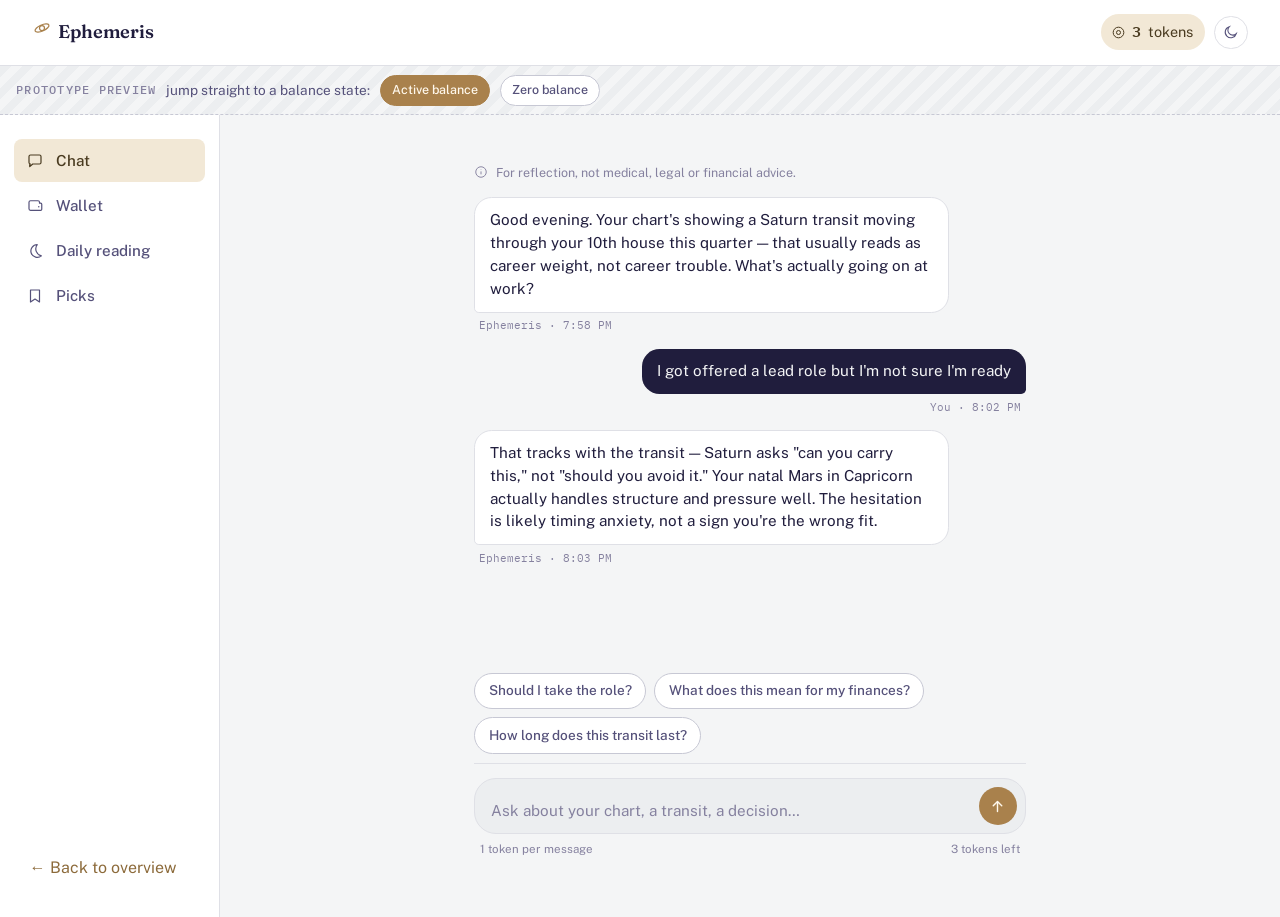
==== screens/chat.html @ aa4b2b6a "V1 clickable prototype: chat, wallet, subscription, product picks, onboarding - Responsive launcher " ====
<!doctype html>
<html lang="en">
<head>
<meta charset="utf-8" />
<meta name="viewport" content="width=device-width, initial-scale=1" />
<title>Chat · Ephemeris</title>
<link rel="preconnect" href="https://fonts.googleapis.com" />
<link rel="stylesheet" href="https://fonts.googleapis.com/css2?family=Fraunces:opsz,wght@9..144,400;9..144,500;9..144,600;9..144,700&family=Public+Sans:wght@400;500;600;700&family=IBM+Plex+Mono:wght@400;500;600&display=swap" />
<link rel="stylesheet" href="../styles/app.css" />
<style>
  /* Page-local fix, not a shared app.css edit: .chat-scope sizes itself to
     100vh minus the topbar, which runs flush to the viewport's bottom edge —
     exactly where the fixed mobile .tabbar sits. Reserve room so the send
     button and token-cost row don't render underneath it. */
  @media (max-width: 899px) {
    .composer-wrap {
      padding-bottom: calc(0.9rem + 4.3rem + env(safe-area-inset-bottom));
    }
  }
</style>
</head>
<body>
<div class="app-shell">

  <header class="topbar">
    <a class="wordmark" href="../index.html">
      <svg viewBox="0 0 24 24" width="20" height="20" fill="none" stroke="currentColor" stroke-width="1.5" class="glyph"><circle cx="12" cy="12" r="3"/><ellipse cx="12" cy="12" rx="9" ry="3.6" transform="rotate(-24 12 12)"/></svg>
      Ephemeris
    </a>
    <div class="topbar-right">
      <a class="balance-chip" id="balanceChip" href="wallet.html">
        <svg viewBox="0 0 24 24" width="15" height="15" fill="none" stroke="currentColor" stroke-width="1.6"><circle cx="12" cy="12" r="8.5"/><circle cx="12" cy="12" r="3.2"/></svg>
        <span class="mono-stat" id="balanceValue">3</span> tokens
      </a>
      <button class="theme-toggle" data-theme-toggle aria-label="Toggle color theme">
        <svg viewBox="0 0 24 24" width="16" height="16" fill="none" stroke="currentColor" stroke-width="1.6"><path d="M20 14.5A8.5 8.5 0 1 1 9.5 4 7 7 0 0 0 20 14.5z"/></svg>
      </button>
    </div>
  </header>

  <div class="proto-strip">
    <span class="eyebrow">Prototype preview</span>
    <span class="small">jump straight to a balance state:</span>
    <button class="chip" id="protoFunded" aria-pressed="true">Active balance</button>
    <button class="chip" id="protoZero" aria-pressed="false">Zero balance</button>
  </div>

  <div class="app-body">
    <nav class="nav-rail" aria-label="Primary">
      <a class="nav-item" aria-current="page" href="chat.html">
        <svg viewBox="0 0 24 24" fill="none" stroke="currentColor" stroke-width="1.6" stroke-linecap="round" stroke-linejoin="round"><path d="M4 6a2 2 0 0 1 2-2h12a2 2 0 0 1 2 2v8a2 2 0 0 1-2 2H9l-4 3.5V16H6a2 2 0 0 1-2-2z"/></svg>
        Chat
      </a>
      <a class="nav-item" href="wallet.html">
        <svg viewBox="0 0 24 24" fill="none" stroke="currentColor" stroke-width="1.6" stroke-linecap="round" stroke-linejoin="round"><path d="M4 7a2 2 0 0 1 2-2h10a2 2 0 0 1 2 2v1.2h1.5A1.5 1.5 0 0 1 21 9.7v6.6a1.5 1.5 0 0 1-1.5 1.5H6a2 2 0 0 1-2-2z"/><circle cx="17" cy="13" r="1" fill="currentColor" stroke="none"/></svg>
        Wallet
      </a>
      <a class="nav-item" href="subscription.html">
        <svg viewBox="0 0 24 24" fill="none" stroke="currentColor" stroke-width="1.6" stroke-linecap="round" stroke-linejoin="round"><path d="M15 3.5a8.5 8.5 0 1 0 5.5 15A9.5 9.5 0 0 1 15 3.5z"/></svg>
        Daily reading
      </a>
      <a class="nav-item" href="products.html">
        <svg viewBox="0 0 24 24" fill="none" stroke="currentColor" stroke-width="1.6" stroke-linecap="round" stroke-linejoin="round"><path d="M6 4h12v16l-6-4-6 4z"/></svg>
        Picks
      </a>
      <div class="nav-rail-foot"><a class="btn-text" href="../index.html">← Back to overview</a></div>
    </nav>

    <main class="app-main chat-scope has-proto-strip">
      <div class="disclaimer-row">
        <svg viewBox="0 0 24 24" fill="none" stroke="currentColor" stroke-width="1.6"><circle cx="12" cy="12" r="9"/><path d="M12 11v5"/><circle cx="12" cy="8" r="0.6" fill="currentColor" stroke="none"/></svg>
        For reflection, not medical, legal or financial advice.
      </div>

      <div class="thread" id="thread">
        <div class="msg msg-ai">
          <div class="bubble">Good evening. Your chart's showing a Saturn transit moving through your 10th house this quarter — that usually reads as career weight, not career trouble. What's actually going on at work?</div>
          <div class="msg-meta">Ephemeris · 7:58 PM</div>
        </div>
        <div class="msg msg-user">
          <div class="bubble">I got offered a lead role but I'm not sure I'm ready</div>
          <div class="msg-meta">You · 8:02 PM</div>
        </div>
        <div class="msg msg-ai">
          <div class="bubble">That tracks with the transit — Saturn asks "can you carry this," not "should you avoid it." Your natal Mars in Capricorn actually handles structure and pressure well. The hesitation is likely timing anxiety, not a sign you're the wrong fit.</div>
          <div class="msg-meta">Ephemeris · 8:03 PM</div>
        </div>
      </div>

      <div id="composerArea">
        <div class="suggestions" id="suggestions">
          <button class="chip" data-prompt="Should I take the role?">Should I take the role?</button>
          <button class="chip" data-prompt="What does this mean for my finances?">What does this mean for my finances?</button>
          <button class="chip" data-prompt="How long does this transit last?">How long does this transit last?</button>
        </div>

        <div id="rechargeBanner" class="recharge-banner" hidden>
          <svg viewBox="0 0 24 24" fill="none" stroke="currentColor" stroke-width="1.6"><circle cx="12" cy="12" r="9"/><path d="M12 7.5v5.5"/><circle cx="12" cy="16.2" r="0.7" fill="currentColor" stroke="none"/></svg>
          <div class="recharge-banner-text">
            <strong>You're out of tokens</strong>
            <span>Recharge to keep this conversation going — your chart and history are saved.</span>
          </div>
          <a class="btn btn-primary btn-sm" href="wallet.html">Recharge</a>
        </div>

        <div class="composer-wrap">
          <div class="composer" id="composer">
            <textarea id="composerInput" rows="1" placeholder="Ask about your chart, a transit, a decision…"></textarea>
            <button class="send-btn" id="sendBtn" aria-label="Send message">
              <svg viewBox="0 0 24 24" fill="none" stroke="currentColor" stroke-width="2" stroke-linecap="round" stroke-linejoin="round"><path d="M12 19V6"/><path d="M6 11l6-6 6 6"/></svg>
            </button>
          </div>
          <div class="cost-hint">
            <span>1 token per message</span>
            <span id="tokensLeftHint">3 tokens left</span>
          </div>
        </div>
      </div>
    </main>
  </div>

  <nav class="tabbar" aria-label="Primary">
    <a class="tab-item" aria-current="page" href="chat.html">
      <svg viewBox="0 0 24 24" fill="none" stroke="currentColor" stroke-width="1.6" stroke-linecap="round" stroke-linejoin="round"><path d="M4 6a2 2 0 0 1 2-2h12a2 2 0 0 1 2 2v8a2 2 0 0 1-2 2H9l-4 3.5V16H6a2 2 0 0 1-2-2z"/></svg>
      Chat
    </a>
    <a class="tab-item" href="wallet.html">
      <svg viewBox="0 0 24 24" fill="none" stroke="currentColor" stroke-width="1.6" stroke-linecap="round" stroke-linejoin="round"><path d="M4 7a2 2 0 0 1 2-2h10a2 2 0 0 1 2 2v1.2h1.5A1.5 1.5 0 0 1 21 9.7v6.6a1.5 1.5 0 0 1-1.5 1.5H6a2 2 0 0 1-2-2z"/><circle cx="17" cy="13" r="1" fill="currentColor" stroke="none"/></svg>
      Wallet
    </a>
    <a class="tab-item" href="subscription.html">
      <svg viewBox="0 0 24 24" fill="none" stroke="currentColor" stroke-width="1.6" stroke-linecap="round" stroke-linejoin="round"><path d="M15 3.5a8.5 8.5 0 1 0 5.5 15A9.5 9.5 0 0 1 15 3.5z"/></svg>
      Daily
    </a>
    <a class="tab-item" href="products.html">
      <svg viewBox="0 0 24 24" fill="none" stroke="currentColor" stroke-width="1.6" stroke-linecap="round" stroke-linejoin="round"><path d="M6 4h12v16l-6-4-6 4z"/></svg>
      Picks
    </a>
  </nav>

</div>
<div class="toast" id="toast"></div>
<script src="../scripts/theme.js"></script>
<script src="../scripts/chat.js"></script>
</body>
</html>
---- styles/app.css ----
/* ============================================================
   Ephemeris — shared design tokens & components
   Indigo ink / paper-white & near-black grounds / muted brass accent
   Fraunces (display) · Public Sans (body/UI) · IBM Plex Mono (data)
   ============================================================ */

:root {
  /* ---- light theme (default) ---- */
  --ink: #201d3d;
  --ink-soft: #55517a;
  --ink-faint: #85819f;
  --paper: #f4f5f6;
  --paper-raised: #ffffff;
  --paper-sunken: #eceef0;
  --line: #dfe0e6;
  --line-strong: #c7c8d4;

  --brass: #a9814c;
  --brass-strong: #8c6a3a;
  --brass-tint: #f2e8d6;
  --brass-ink: #4a3b20;

  --positive: #3f7c63;
  --positive-tint: #e2efe9;
  --warning: #b23b49;
  --warning-tint: #f7e4e6;

  --focus-ring: #6a5acd;

  --shadow-sm: 0 1px 2px rgba(32, 29, 61, 0.06), 0 1px 1px rgba(32, 29, 61, 0.04);
  --shadow-md: 0 8px 24px rgba(32, 29, 61, 0.10), 0 2px 6px rgba(32, 29, 61, 0.06);
  --shadow-lg: 0 24px 64px rgba(32, 29, 61, 0.18), 0 6px 16px rgba(32, 29, 61, 0.10);

  --radius-sm: 8px;
  --radius-md: 14px;
  --radius-lg: 22px;
  --radius-pill: 999px;

  --font-display: "Fraunces", "Iowan Old Style", ui-serif, Georgia, serif;
  --font-body: "Public Sans", -apple-system, BlinkMacSystemFont, "Segoe UI", sans-serif;
  --font-mono: "IBM Plex Mono", ui-monospace, "SF Mono", Menlo, monospace;
}

@media (prefers-color-scheme: dark) {
  :root:not([data-theme="light"]) {
    --ink: #ecebf5;
    --ink-soft: #b3aed4;
    --ink-faint: #7d78a3;
    --paper: #131226;
    --paper-raised: #1c1a37;
    --paper-sunken: #0d0c1c;
    --line: #322f56;
    --line-strong: #423e6e;

    --brass: #ceac76;
    --brass-strong: #e2c290;
    --brass-tint: #33291a;
    --brass-ink: #f2e2c4;

    --positive: #7cc4a4;
    --positive-tint: #17332a;
    --warning: #e58a92;
    --warning-tint: #3a1c22;

    --focus-ring: #a99bf0;

    --shadow-sm: 0 1px 2px rgba(0, 0, 0, 0.35);
    --shadow-md: 0 8px 24px rgba(0, 0, 0, 0.45);
    --shadow-lg: 0 24px 64px rgba(0, 0, 0, 0.55);
  }
}

:root[data-theme="dark"] {
  --ink: #ecebf5;
  --ink-soft: #b3aed4;
  --ink-faint: #7d78a3;
  --paper: #131226;
  --paper-raised: #1c1a37;
  --paper-sunken: #0d0c1c;
  --line: #322f56;
  --line-strong: #423e6e;

  --brass: #ceac76;
  --brass-strong: #e2c290;
  --brass-tint: #33291a;
  --brass-ink: #f2e2c4;

  --positive: #7cc4a4;
  --positive-tint: #17332a;
  --warning: #e58a92;
  --warning-tint: #3a1c22;

  --focus-ring: #a99bf0;

  --shadow-sm: 0 1px 2px rgba(0, 0, 0, 0.35);
  --shadow-md: 0 8px 24px rgba(0, 0, 0, 0.45);
  --shadow-lg: 0 24px 64px rgba(0, 0, 0, 0.55);
}

/* ---- reset ---- */
/* Guarantee the [hidden] attribute always wins over a class's own `display`
   (e.g. .recharge-banner{display:flex}) — author-origin rules of equal
   specificity would otherwise beat the UA's [hidden]{display:none}. */
[hidden] { display: none !important; }
*, *::before, *::after { box-sizing: border-box; }
html, body { height: 100%; }
body {
  margin: 0;
  background: var(--paper);
  color: var(--ink);
  font-family: var(--font-body);
  font-size: 16px;
  line-height: 1.55;
  -webkit-font-smoothing: antialiased;
  transition: background 0.2s ease, color 0.2s ease;
}
h1, h2, h3, h4, p, figure { margin: 0; }
ul { margin: 0; padding: 0; list-style: none; }
a { color: inherit; text-decoration: none; }
button { font: inherit; color: inherit; background: none; border: none; cursor: pointer; }
input, select { font: inherit; color: inherit; }
img, svg { display: block; max-width: 100%; }

:focus-visible {
  outline: 2px solid var(--focus-ring);
  outline-offset: 2px;
  border-radius: 4px;
}

@media (prefers-reduced-motion: reduce) {
  *, *::before, *::after {
    animation-duration: 0.001ms !important;
    animation-iteration-count: 1 !important;
    transition-duration: 0.001ms !important;
    scroll-behavior: auto !important;
  }
}

.visually-hidden {
  position: absolute; width: 1px; height: 1px;
  overflow: hidden; clip: rect(0 0 0 0); white-space: nowrap;
}

/* ---- typography ---- */
.eyebrow {
  font-family: var(--font-mono);
  font-size: 0.72rem;
  letter-spacing: 0.11em;
  text-transform: uppercase;
  color: var(--brass);
  font-weight: 500;
}
.h1 {
  font-family: var(--font-display);
  font-weight: 600;
  font-size: clamp(1.9rem, 1.5rem + 1.6vw, 2.8rem);
  line-height: 1.12;
  letter-spacing: -0.01em;
  text-wrap: balance;
}
.h2 {
  font-family: var(--font-display);
  font-weight: 600;
  font-size: clamp(1.35rem, 1.2rem + 0.6vw, 1.7rem);
  line-height: 1.2;
  text-wrap: balance;
}
.h3 {
  font-family: var(--font-display);
  font-weight: 600;
  font-size: 1.1rem;
  line-height: 1.3;
}
.lede {
  color: var(--ink-soft);
  font-size: 1.02rem;
  max-width: 42em;
}
.mono-stat {
  font-family: var(--font-mono);
  font-variant-numeric: tabular-nums;
  letter-spacing: -0.01em;
}
.small {
  font-size: 0.85rem;
  color: var(--ink-soft);
}
.fine {
  font-size: 0.78rem;
  color: var(--ink-faint);
}

/* ============================================================
   App shell — left rail (desktop) + bottom tabbar (mobile)
   ============================================================ */
.app-shell {
  min-height: 100vh;
  display: flex;
  flex-direction: column;
}
.app-body {
  flex: 1;
  display: flex;
  min-height: 0;
}
.app-main {
  flex: 1;
  min-width: 0;
  padding: 1.25rem 1rem 6rem;
}
@media (min-width: 900px) {
  .app-main { padding: 2.25rem 2.75rem 2.75rem; }
}

/* Topbar */
.topbar {
  display: flex;
  align-items: center;
  justify-content: space-between;
  gap: 0.75rem;
  padding: 0.85rem 1rem;
  border-bottom: 1px solid var(--line);
  background: var(--paper-raised);
  position: sticky;
  top: 0;
  z-index: 20;
}
@media (min-width: 900px) {
  .topbar { padding: 0.9rem 2rem; }
}
.wordmark {
  display: flex;
  align-items: baseline;
  gap: 0.4rem;
  font-family: var(--font-display);
  font-weight: 600;
  font-size: 1.15rem;
  letter-spacing: -0.01em;
}
.wordmark .glyph { color: var(--brass); font-size: 1.05em; }
.topbar-right { display: flex; align-items: center; gap: 0.6rem; }

.theme-toggle {
  width: 2.1rem; height: 2.1rem;
  display: grid; place-items: center;
  border-radius: var(--radius-pill);
  border: 1px solid var(--line);
  color: var(--ink-soft);
}
.theme-toggle:hover { background: var(--paper-sunken); color: var(--ink); }

.balance-chip {
  display: inline-flex;
  align-items: center;
  gap: 0.4rem;
  padding: 0.35rem 0.7rem 0.35rem 0.55rem;
  border-radius: var(--radius-pill);
  background: var(--brass-tint);
  color: var(--brass-ink);
  border: 1px solid transparent;
  font-size: 0.9rem;
}
.balance-chip .mono-stat { font-size: 0.92rem; font-weight: 600; }
.balance-chip.is-zero {
  background: var(--warning-tint);
  color: var(--warning);
}
.balance-chip svg { width: 15px; height: 15px; flex-shrink: 0; }

/* Desktop nav rail */
.nav-rail {
  display: none;
  flex-direction: column;
  width: 220px;
  flex-shrink: 0;
  border-right: 1px solid var(--line);
  padding: 1.5rem 0.9rem;
  gap: 0.15rem;
  background: var(--paper-raised);
}
@media (min-width: 900px) {
  .nav-rail { display: flex; }
}
.nav-item {
  display: flex;
  align-items: center;
  gap: 0.7rem;
  padding: 0.6rem 0.75rem;
  border-radius: var(--radius-sm);
  color: var(--ink-soft);
  font-size: 0.95rem;
  font-weight: 500;
}
.nav-item svg { width: 18px; height: 18px; flex-shrink: 0; }
.nav-item:hover { background: var(--paper-sunken); color: var(--ink); }
.nav-item[aria-current="page"] {
  background: var(--brass-tint);
  color: var(--brass-ink);
}
.nav-rail-foot {
  margin-top: auto;
  padding: 0.75rem;
}

/* Mobile bottom tabbar */
.tabbar {
  position: fixed;
  left: 0; right: 0; bottom: 0;
  display: flex;
  justify-content: space-around;
  padding: 0.4rem 0.4rem calc(0.5rem + env(safe-area-inset-bottom));
  background: var(--paper-raised);
  border-top: 1px solid var(--line);
  z-index: 20;
}
@media (min-width: 900px) {
  .tabbar { display: none; }
}
.tab-item {
  display: flex;
  flex-direction: column;
  align-items: center;
  gap: 0.2rem;
  padding: 0.3rem 0.6rem;
  border-radius: var(--radius-sm);
  color: var(--ink-faint);
  font-size: 0.68rem;
  font-weight: 500;
  flex: 1;
  max-width: 5.5rem;
}
.tab-item svg { width: 20px; height: 20px; }
.tab-item[aria-current="page"] { color: var(--brass-strong); }

/* ---- buttons ---- */
.btn {
  display: inline-flex;
  align-items: center;
  justify-content: center;
  gap: 0.45rem;
  padding: 0.65rem 1.15rem;
  border-radius: var(--radius-pill);
  font-weight: 600;
  font-size: 0.92rem;
  border: 1px solid transparent;
  transition: background 0.15s ease, border-color 0.15s ease, transform 0.1s ease, opacity 0.15s ease;
  white-space: nowrap;
}
.btn:active { transform: translateY(1px); }
.btn-primary {
  background: var(--brass);
  color: #fff8ec;
}
.btn-primary:hover { background: var(--brass-strong); }
.btn-ghost {
  background: transparent;
  border-color: var(--line-strong);
  color: var(--ink);
}
.btn-ghost:hover { background: var(--paper-sunken); }
.btn-text {
  background: transparent;
  color: var(--brass-strong);
  padding: 0.4rem 0.2rem;
}
.btn-text:hover { text-decoration: underline; }
.btn-danger-text {
  background: transparent;
  color: var(--warning);
  padding: 0.4rem 0.2rem;
}
.btn-danger-text:hover { text-decoration: underline; }
.btn-block { width: 100%; }
.btn[disabled], .btn.is-disabled {
  opacity: 0.45;
  cursor: not-allowed;
  pointer-events: none;
}
.btn-sm { padding: 0.45rem 0.85rem; font-size: 0.82rem; }
.btn svg { width: 16px; height: 16px; }

/* ---- surfaces ---- */
.card {
  background: var(--paper-raised);
  border: 1px solid var(--line);
  border-radius: var(--radius-md);
  padding: 1.1rem;
}
.card-lg { border-radius: var(--radius-lg); padding: 1.5rem; }
.section {
  max-width: 780px;
  margin: 0 auto;
  display: flex;
  flex-direction: column;
  gap: 1.5rem;
}
.section-wide { max-width: 1080px; }
.stack { display: flex; flex-direction: column; gap: 0.9rem; }
.page-head { display: flex; flex-direction: column; gap: 0.4rem; margin-bottom: 0.25rem; }

/* ---- chips / pills / switches ---- */
.chip {
  display: inline-flex;
  align-items: center;
  gap: 0.35rem;
  padding: 0.42rem 0.85rem;
  border-radius: var(--radius-pill);
  border: 1px solid var(--line-strong);
  font-size: 0.85rem;
  font-weight: 500;
  color: var(--ink-soft);
  background: var(--paper-raised);
}
.chip:hover { border-color: var(--brass); color: var(--ink); }
.chip[aria-pressed="true"] {
  background: var(--brass);
  border-color: var(--brass);
  color: #fff8ec;
}
.chip svg { width: 14px; height: 14px; }

.switch {
  position: relative;
  width: 3.1rem;
  height: 1.75rem;
  border-radius: var(--radius-pill);
  background: var(--paper-sunken);
  border: 1px solid var(--line-strong);
  flex-shrink: 0;
  transition: background 0.15s ease;
}
.switch::after {
  content: "";
  position: absolute;
  top: 2px; left: 2px;
  width: 1.35rem; height: 1.35rem;
  border-radius: 50%;
  background: var(--paper-raised);
  box-shadow: var(--shadow-sm);
  transition: transform 0.18s ease;
}
.switch[aria-checked="true"] {
  background: var(--positive);
  border-color: var(--positive);
}
.switch[aria-checked="true"]::after { transform: translateX(1.35rem); }
.switch-row {
  display: flex;
  align-items: flex-start;
  justify-content: space-between;
  gap: 1rem;
}

/* ---- toast ---- */
.toast {
  position: fixed;
  left: 50%;
  bottom: 5.5rem;
  transform: translate(-50%, 12px);
  background: var(--ink);
  color: var(--paper);
  padding: 0.7rem 1.1rem;
  border-radius: var(--radius-pill);
  font-size: 0.85rem;
  box-shadow: var(--shadow-lg);
  opacity: 0;
  pointer-events: none;
  transition: opacity 0.2s ease, transform 0.2s ease;
  z-index: 60;
  max-width: min(90vw, 22rem);
  text-align: center;
}
@media (min-width: 900px) { .toast { bottom: 2rem; } }
.toast.is-visible {
  opacity: 1;
  transform: translate(-50%, 0);
  pointer-events: auto;
}

/* ---- radio-card (packs / plans) ---- */
.radio-card {
  display: flex;
  align-items: center;
  justify-content: space-between;
  gap: 1rem;
  padding: 1rem 1.1rem;
  border-radius: var(--radius-md);
  border: 1.5px solid var(--line);
  background: var(--paper-raised);
  text-align: left;
  width: 100%;
}
.radio-card:hover { border-color: var(--line-strong); }
.radio-card[aria-checked="true"] {
  border-color: var(--brass);
  background: var(--brass-tint);
}
.radio-card .dot {
  width: 1.15rem; height: 1.15rem;
  border-radius: 50%;
  border: 1.5px solid var(--line-strong);
  flex-shrink: 0;
  display: grid; place-items: center;
}
.radio-card[aria-checked="true"] .dot { border-color: var(--brass); }
.radio-card[aria-checked="true"] .dot::after {
  content: "";
  width: 0.6rem; height: 0.6rem;
  border-radius: 50%;
  background: var(--brass);
}
.radio-card-main { display: flex; align-items: center; gap: 0.85rem; flex: 1; min-width: 0; }
.radio-card-text { display: flex; flex-direction: column; gap: 0.1rem; }
.radio-card-price { font-family: var(--font-mono); font-weight: 600; }
.badge {
  font-family: var(--font-mono);
  font-size: 0.68rem;
  letter-spacing: 0.04em;
  padding: 0.15rem 0.45rem;
  border-radius: var(--radius-sm);
  background: var(--positive-tint);
  color: var(--positive);
  text-transform: uppercase;
}

/* ---- modal ---- */
.modal-scrim {
  position: fixed; inset: 0;
  background: rgba(15, 14, 28, 0.5);
  display: flex;
  align-items: flex-end;
  justify-content: center;
  z-index: 80;
  opacity: 0;
  pointer-events: none;
  transition: opacity 0.18s ease;
}
@media (min-width: 900px) { .modal-scrim { align-items: center; } }
.modal-scrim.is-open { opacity: 1; pointer-events: auto; }
.modal {
  background: var(--paper-raised);
  border: 1px solid var(--line);
  border-radius: var(--radius-lg) var(--radius-lg) 0 0;
  padding: 1.5rem;
  width: 100%;
  max-width: 26rem;
  box-shadow: var(--shadow-lg);
  transform: translateY(16px);
  transition: transform 0.18s ease;
  display: flex;
  flex-direction: column;
  gap: 1rem;
}
@media (min-width: 900px) { .modal { border-radius: var(--radius-lg); } }
.modal-scrim.is-open .modal { transform: translateY(0); }
.modal-actions { display: flex; flex-direction: column-reverse; gap: 0.6rem; }
@media (min-width: 480px) { .modal-actions { flex-direction: row; justify-content: flex-end; } }

/* ---- prototype-only preview strip ---- */
.proto-strip {
  display: flex;
  flex-wrap: wrap;
  align-items: center;
  gap: 0.6rem;
  padding: 0.55rem 1rem;
  background: repeating-linear-gradient(135deg, var(--paper-sunken), var(--paper-sunken) 8px, var(--paper) 8px, var(--paper) 16px);
  border-bottom: 1px dashed var(--line-strong);
  font-size: 0.78rem;
}
.proto-strip .eyebrow { color: var(--ink-faint); }
.proto-strip .chip { padding: 0.3rem 0.7rem; font-size: 0.78rem; }

/* ============================================================
   Screen: Chat
   ============================================================ */
.chat-scope {
  max-width: 640px;
  margin: 0 auto;
  display: flex;
  flex-direction: column;
  height: calc(100vh - 3.6rem);
}
.chat-scope.has-proto-strip { height: calc(100vh - 6.15rem); }
.disclaimer-row {
  display: flex;
  align-items: center;
  gap: 0.5rem;
  color: var(--ink-faint);
  font-size: 0.78rem;
  padding: 0.7rem 0 0.2rem;
}
.disclaimer-row svg { width: 14px; height: 14px; flex-shrink: 0; }
.thread {
  flex: 1;
  overflow-y: auto;
  display: flex;
  flex-direction: column;
  gap: 0.9rem;
  padding: 0.75rem 0 1rem;
}
.msg { display: flex; flex-direction: column; gap: 0.3rem; max-width: 86%; }
.msg-ai { align-self: flex-start; align-items: flex-start; }
.msg-user { align-self: flex-end; align-items: flex-end; }
.bubble {
  padding: 0.7rem 0.95rem;
  border-radius: 1.1rem;
  font-size: 0.95rem;
  line-height: 1.5;
}
.msg-ai .bubble {
  background: var(--paper-raised);
  border: 1px solid var(--line);
  border-bottom-left-radius: 0.3rem;
}
.msg-user .bubble {
  background: var(--ink);
  color: var(--paper);
  border-bottom-right-radius: 0.3rem;
}
.msg-meta {
  font-family: var(--font-mono);
  font-size: 0.68rem;
  color: var(--ink-faint);
  padding: 0 0.3rem;
}
.typing-dots { display: inline-flex; gap: 0.25rem; padding: 0.4rem 0.2rem; }
.typing-dots span {
  width: 6px; height: 6px; border-radius: 50%;
  background: var(--ink-faint);
  animation: blink 1.2s infinite ease-in-out;
}
.typing-dots span:nth-child(2) { animation-delay: 0.15s; }
.typing-dots span:nth-child(3) { animation-delay: 0.3s; }
@keyframes blink { 0%, 80%, 100% { opacity: 0.25; } 40% { opacity: 1; } }

.suggestions { display: flex; flex-wrap: wrap; gap: 0.5rem; padding: 0.2rem 0 0.6rem; }

.recharge-banner {
  display: flex;
  align-items: center;
  gap: 0.85rem;
  padding: 0.85rem 1rem;
  border-radius: var(--radius-md);
  background: var(--warning-tint);
  border: 1px solid color-mix(in srgb, var(--warning) 35%, transparent);
  margin-bottom: 0.6rem;
}
.recharge-banner svg { width: 22px; height: 22px; color: var(--warning); flex-shrink: 0; }
.recharge-banner-text { flex: 1; }
.recharge-banner-text strong { display: block; font-size: 0.92rem; margin-bottom: 0.1rem; }
.recharge-banner-text span { font-size: 0.82rem; color: var(--ink-soft); }

.composer-wrap { padding-bottom: 0.9rem; border-top: 1px solid var(--line); padding-top: 0.85rem; }
.composer {
  display: flex;
  align-items: flex-end;
  gap: 0.6rem;
  background: var(--paper-sunken);
  border: 1px solid var(--line);
  border-radius: var(--radius-lg);
  padding: 0.5rem 0.5rem 0.5rem 1rem;
}
.composer textarea {
  flex: 1;
  border: none;
  background: transparent;
  resize: none;
  outline: none;
  font-family: var(--font-body);
  font-size: 0.95rem;
  color: var(--ink);
  max-height: 6rem;
  padding: 0.4rem 0;
}
.composer textarea::placeholder { color: var(--ink-faint); }
.send-btn {
  width: 2.4rem; height: 2.4rem;
  border-radius: 50%;
  background: var(--brass);
  color: #fff8ec;
  display: grid; place-items: center;
  flex-shrink: 0;
  transition: background 0.15s ease, opacity 0.15s ease;
}
.send-btn:hover { background: var(--brass-strong); }
.send-btn svg { width: 17px; height: 17px; }
.composer.is-disabled { opacity: 0.7; }
.composer.is-disabled textarea { cursor: not-allowed; }
.composer.is-disabled .send-btn {
  background: var(--paper-sunken);
  color: var(--ink-faint);
  border: 1px solid var(--line-strong);
  cursor: not-allowed;
}
.cost-hint {
  display: flex;
  justify-content: space-between;
  font-size: 0.72rem;
  color: var(--ink-faint);
  padding: 0.4rem 0.4rem 0;
}

/* ============================================================
   Screen: Wallet
   ============================================================ */
.balance-hero {
  background: linear-gradient(155deg, var(--ink) 0%, #322d5c 100%);
  color: var(--paper);
  border-radius: var(--radius-lg);
  padding: 1.6rem 1.5rem;
  display: flex;
  flex-direction: column;
  gap: 0.9rem;
  position: relative;
  overflow: hidden;
}
:root[data-theme="dark"] .balance-hero { background: linear-gradient(155deg, #1c1a37 0%, #2c274f 100%); }
@media (prefers-color-scheme: dark) {
  :root:not([data-theme="light"]) .balance-hero { background: linear-gradient(155deg, #1c1a37 0%, #2c274f 100%); }
}
.balance-hero::after {
  content: "";
  position: absolute;
  right: -3rem; top: -3rem;
  width: 12rem; height: 12rem;
  border-radius: 50%;
  border: 1px solid rgba(201, 169, 111, 0.25);
}
.balance-hero-top { display: flex; align-items: center; justify-content: space-between; gap: 1rem; }
.balance-figure {
  font-family: var(--font-mono);
  font-weight: 600;
  font-size: clamp(2.4rem, 2rem + 2vw, 3.4rem);
  line-height: 1;
  font-variant-numeric: tabular-nums;
}
.balance-figure sup { font-size: 0.9rem; font-weight: 500; opacity: 0.7; margin-left: 0.4rem; }
.balance-sub { color: rgba(244, 245, 246, 0.72); font-size: 0.88rem; }
.balance-hero-actions { display: flex; gap: 0.6rem; flex-wrap: wrap; }

.pack-grid { display: grid; grid-template-columns: 1fr; gap: 0.7rem; }
@media (min-width: 620px) { .pack-grid { grid-template-columns: repeat(3, 1fr); } }
.pack-card {
  display: flex;
  flex-direction: column;
  gap: 0.6rem;
  padding: 1.1rem;
  border-radius: var(--radius-md);
  border: 1.5px solid var(--line);
  background: var(--paper-raised);
  text-align: left;
  position: relative;
}
.pack-card:hover { border-color: var(--line-strong); }
.pack-card[aria-checked="true"] { border-color: var(--brass); background: var(--brass-tint); box-shadow: var(--shadow-sm); }
.pack-card-tokens { font-family: var(--font-mono); font-size: 1.35rem; font-weight: 600; }
.pack-card-price { color: var(--ink-soft); font-size: 0.88rem; }
.pack-card-best {
  position: absolute; top: -0.55rem; right: 0.9rem;
  font-family: var(--font-mono); font-size: 0.62rem; letter-spacing: 0.05em;
  background: var(--brass); color: #fff8ec;
  padding: 0.15rem 0.5rem; border-radius: var(--radius-pill);
  text-transform: uppercase;
}

.recharge-summary {
  display: flex; align-items: center; justify-content: space-between;
  gap: 1rem; padding: 0.95rem 1.1rem;
  border-radius: var(--radius-md); background: var(--paper-sunken);
  border: 1px solid var(--line);
}

.paymethod-row { display: flex; align-items: center; gap: 0.85rem; }
.card-glyph {
  width: 2.6rem; height: 1.85rem; border-radius: 5px;
  background: linear-gradient(135deg, var(--ink) 0%, #4a4478 100%);
  flex-shrink: 0; display: grid; place-items: center;
}
:root[data-theme="dark"] .card-glyph { background: linear-gradient(135deg, #423e6e 0%, #2b2850 100%); }
@media (prefers-color-scheme: dark) {
  :root:not([data-theme="light"]) .card-glyph { background: linear-gradient(135deg, #423e6e 0%, #2b2850 100%); }
}
.card-glyph svg { width: 15px; height: 15px; color: var(--brass); }
.paymethod-text { flex: 1; }
.paymethod-text strong { display: block; font-size: 0.92rem; }

.ledger-list { display: flex; flex-direction: column; }
.ledger-row {
  display: flex; align-items: center; gap: 0.8rem;
  padding: 0.7rem 0; border-bottom: 1px solid var(--line);
}
.ledger-row:last-child { border-bottom: none; }
.ledger-icon {
  width: 2rem; height: 2rem; border-radius: 50%;
  display: grid; place-items: center; flex-shrink: 0;
  background: var(--paper-sunken);
}
.ledger-icon svg { width: 14px; height: 14px; }
.ledger-icon.credit { color: var(--positive); }
.ledger-icon.debit { color: var(--ink-soft); }
.ledger-text { flex: 1; min-width: 0; }
.ledger-text strong { display: block; font-size: 0.88rem; font-weight: 500; }
.ledger-amount { font-family: var(--font-mono); font-weight: 600; font-size: 0.9rem; }
.ledger-amount.credit { color: var(--positive); }

.explainer {
  font-size: 0.83rem;
  color: var(--ink-soft);
  background: var(--paper-sunken);
  border-radius: var(--radius-sm);
  padding: 0.7rem 0.85rem;
  margin-top: 0.7rem;
}

/* ============================================================
   Screen: Subscription
   ============================================================ */
.plan-grid { display: flex; flex-direction: column; gap: 0.7rem; }
.channel-grid { display: flex; flex-wrap: wrap; gap: 0.6rem; }
.channel-card {
  display: flex; align-items: center; gap: 0.7rem;
  padding: 0.85rem 1rem; border-radius: var(--radius-md);
  border: 1.5px solid var(--line); background: var(--paper-raised);
  flex: 1 1 15rem;
}
.channel-card:hover { border-color: var(--line-strong); }
.channel-card[aria-checked="true"] { border-color: var(--brass); background: var(--brass-tint); }
.channel-card svg { width: 19px; height: 19px; color: var(--ink-soft); flex-shrink: 0; }
.channel-card[aria-checked="true"] svg { color: var(--brass-strong); }
.check-box {
  width: 1.15rem; height: 1.15rem; border-radius: 5px;
  border: 1.5px solid var(--line-strong); flex-shrink: 0;
  display: grid; place-items: center; margin-left: auto;
}
.channel-card[aria-checked="true"] .check-box { background: var(--brass); border-color: var(--brass); }
.check-box svg { width: 11px; height: 11px; color: #fff8ec; opacity: 0; }
.channel-card[aria-checked="true"] .check-box svg { opacity: 1; }
.channel-card-text { flex: 1; }
.channel-card-text strong { display: block; font-size: 0.9rem; }

.sub-status-card {
  border-radius: var(--radius-lg);
  border: 1px solid var(--line);
  background: var(--paper-raised);
  padding: 1.3rem;
  display: flex;
  flex-direction: column;
  gap: 0.9rem;
}
.sub-status-top { display: flex; align-items: flex-start; justify-content: space-between; gap: 1rem; }
.status-pill {
  display: inline-flex; align-items: center; gap: 0.35rem;
  font-size: 0.76rem; font-weight: 600;
  padding: 0.25rem 0.6rem; border-radius: var(--radius-pill);
  background: var(--positive-tint); color: var(--positive);
}
.status-pill.is-paused { background: var(--paper-sunken); color: var(--ink-soft); }
.status-pill::before { content: ""; width: 6px; height: 6px; border-radius: 50%; background: currentColor; }
.next-send {
  display: flex; align-items: center; gap: 0.7rem;
  padding: 0.8rem 0.95rem; border-radius: var(--radius-sm);
  background: var(--paper-sunken); font-size: 0.88rem;
}
.next-send svg { width: 17px; height: 17px; color: var(--brass-strong); flex-shrink: 0; }
.sub-actions { display: flex; gap: 0.6rem; flex-wrap: wrap; }

.delivery-preview {
  border-radius: var(--radius-md); border: 1px solid var(--line);
  background: var(--paper-sunken); padding: 0.9rem 1rem;
  font-size: 0.85rem; color: var(--ink-soft);
  display: flex; gap: 0.7rem; align-items: flex-start;
}
.delivery-preview svg { width: 16px; height: 16px; color: var(--brass); flex-shrink: 0; margin-top: 0.15rem; }

/* ============================================================
   Screen: Products
   ============================================================ */
.filter-row { display: flex; gap: 0.5rem; overflow-x: auto; padding-bottom: 0.3rem; }
.filter-row::-webkit-scrollbar { display: none; }
.product-grid { display: grid; grid-template-columns: 1fr; gap: 1rem; }
@media (min-width: 620px) { .product-grid { grid-template-columns: repeat(2, 1fr); } }
@media (min-width: 1080px) { .product-grid { grid-template-columns: repeat(3, 1fr); } }
.product-card {
  border-radius: var(--radius-md);
  border: 1px solid var(--line);
  background: var(--paper-raised);
  overflow: hidden;
  display: flex;
  flex-direction: column;
  transition: transform 0.15s ease, box-shadow 0.15s ease, border-color .15s ease;
}
.product-card:hover { transform: translateY(-2px); box-shadow: var(--shadow-md); border-color: var(--line-strong); }
.product-art {
  aspect-ratio: 4 / 3;
  position: relative;
  display: grid;
  place-items: center;
  overflow: hidden;
}
.product-art svg { width: 34%; height: 34%; opacity: 0.85; }
.product-art.tone-a { background: radial-gradient(120% 130% at 20% 15%, #4c4482 0%, #201d3d 60%); color: #d9c79a; }
.product-art.tone-b { background: radial-gradient(120% 130% at 80% 20%, #7c6238 0%, #2c2413 65%); color: #f1e6cf; }
.product-art.tone-c { background: radial-gradient(120% 130% at 25% 85%, #3a5a4e 0%, #16241f 65%); color: #cfe3d9; }
.product-art.tone-d { background: radial-gradient(120% 130% at 75% 80%, #5c3a44 0%, #241618 65%); color: #e9d3d7; }
.product-body { padding: 0.9rem 1rem 1rem; display: flex; flex-direction: column; gap: 0.5rem; flex: 1; }
.product-cat { font-family: var(--font-mono); font-size: 0.68rem; letter-spacing: 0.06em; text-transform: uppercase; color: var(--brass-strong); }
.product-title { font-family: var(--font-display); font-weight: 600; font-size: 1.02rem; }
.product-desc { font-size: 0.85rem; color: var(--ink-soft); flex: 1; }
.product-link {
  display: inline-flex; align-items: center; gap: 0.4rem;
  font-size: 0.85rem; font-weight: 600; color: var(--ink);
  padding-top: 0.4rem; border-top: 1px solid var(--line); margin-top: 0.2rem;
}
.product-link svg { width: 13px; height: 13px; transition: transform 0.15s ease; }
.product-card:hover .product-link svg { transform: translate(2px, -2px); }
.view-toggle { display: inline-flex; border: 1px solid var(--line-strong); border-radius: var(--radius-pill); padding: 2px; }
.view-toggle button {
  padding: 0.35rem 0.7rem; border-radius: var(--radius-pill); font-size: 0.8rem; color: var(--ink-soft);
  display: flex; align-items: center; gap: 0.3rem;
}
.view-toggle button[aria-pressed="true"] { background: var(--ink); color: var(--paper); }
.view-toggle svg { width: 14px; height: 14px; }
.product-grid.is-list { grid-template-columns: 1fr; }
.product-grid.is-list .product-card { flex-direction: row; }
.product-grid.is-list .product-art { width: 8rem; aspect-ratio: 1; flex-shrink: 0; }
@media (max-width: 480px) {
  .product-grid.is-list .product-art { width: 6rem; }
}

/* ============================================================
   Screen: Onboarding
   ============================================================ */
.onboard-shell {
  min-height: 100vh;
  display: flex;
  flex-direction: column;
  background: radial-gradient(120% 90% at 85% -10%, var(--brass-tint) 0%, transparent 55%), var(--paper);
}
.onboard-topbar {
  display: flex; align-items: center; justify-content: space-between;
  padding: 1rem;
}
@media (min-width: 900px) { .onboard-topbar { padding: 1.25rem 2.5rem; } }
.onboard-main {
  flex: 1;
  display: flex;
  align-items: center;
  justify-content: center;
  padding: 1rem 1rem 3rem;
}
.onboard-card {
  width: 100%;
  max-width: 30rem;
  display: flex;
  flex-direction: column;
  gap: 1.5rem;
  position: relative;
  isolation: isolate; /* contain the constellation's negative z-index so it
                          sits behind the card's own content, not the whole page */
}
.constellation {
  position: absolute;
  inset: -4.25rem -1rem auto -1rem;
  height: 5.5rem;
  z-index: -1;
  opacity: 0.4;
  color: var(--brass);
}
.progress-steps { display: flex; align-items: center; gap: 0.4rem; }
.progress-dot {
  height: 4px; flex: 1; border-radius: 3px; background: var(--line-strong);
  transition: background 0.2s ease;
}
.progress-dot.is-done, .progress-dot.is-active { background: var(--brass); }
.step-panel { display: none; flex-direction: column; gap: 1.1rem; }
.step-panel.is-active { display: flex; }
.field { display: flex; flex-direction: column; gap: 0.4rem; }
.field label { font-size: 0.82rem; font-weight: 600; color: var(--ink-soft); }
.field input, .field select {
  border: 1.5px solid var(--line);
  border-radius: var(--radius-sm);
  padding: 0.7rem 0.85rem;
  background: var(--paper-raised);
  font-size: 0.95rem;
  color: var(--ink);
}
.field input:focus, .field select:focus { border-color: var(--brass); }
.field input:focus:not(:focus-visible), .field select:focus:not(:focus-visible) { outline: none; }
.field-row { display: grid; grid-template-columns: 1fr 1fr; gap: 0.8rem; }
@media (max-width: 420px) { .field-row { grid-template-columns: 1fr; } }
.field-hint { font-size: 0.76rem; color: var(--ink-faint); }
.step-actions { display: flex; justify-content: space-between; align-items: center; gap: 0.8rem; }

.chart-reveal {
  display: flex; flex-direction: column; align-items: center; gap: 1rem;
  text-align: center; padding: 1rem 0;
}
.sun-glyph {
  width: 5rem; height: 5rem;
  border-radius: 50%;
  background: linear-gradient(155deg, var(--brass) 0%, var(--brass-strong) 100%);
  display: grid; place-items: center;
  color: #fff8ec;
  box-shadow: 0 0 0 6px var(--brass-tint);
  animation: reveal-pop 0.5s cubic-bezier(.22,1.4,.36,1) both;
}
.sun-glyph svg { width: 2.4rem; height: 2.4rem; }
@keyframes reveal-pop { from { transform: scale(0.4); opacity: 0; } to { transform: scale(1); opacity: 1; } }
.loading-row { display: flex; flex-direction: column; align-items: center; gap: 1rem; padding: 2rem 0; text-align: center; }
.spinner {
  width: 2.4rem; height: 2.4rem; border-radius: 50%;
  border: 3px solid var(--line);
  border-top-color: var(--brass);
  animation: spin 0.9s linear infinite;
}
@keyframes spin { to { transform: rotate(360deg); } }

/* ============================================================
   Launcher (index.html)
   ============================================================ */
.launcher-hero {
  padding: 2.5rem 1.25rem 1.5rem;
  max-width: 1200px;
  margin: 0 auto;
}
@media (min-width: 900px) { .launcher-hero { padding: 3.5rem 2.5rem 1.75rem; } }
.launcher-controls {
  max-width: 1200px;
  margin: 0 auto;
  padding: 0 1.25rem 1.5rem;
  display: flex;
  flex-direction: column;
  gap: 1rem;
}
@media (min-width: 900px) { .launcher-controls { padding: 0 2.5rem 1.75rem; flex-direction: row; align-items: center; justify-content: space-between; } }
.screen-tabs { display: flex; flex-wrap: wrap; gap: 0.5rem; }
.viewport-toggle { display: inline-flex; border: 1px solid var(--line-strong); border-radius: var(--radius-pill); padding: 3px; gap: 2px; }
.viewport-toggle button {
  display: flex; align-items: center; gap: 0.4rem;
  padding: 0.45rem 0.9rem; border-radius: var(--radius-pill);
  font-size: 0.83rem; font-weight: 600; color: var(--ink-soft);
}
.viewport-toggle button[aria-pressed="true"] { background: var(--ink); color: var(--paper); }
.viewport-toggle svg { width: 15px; height: 15px; }

.stage {
  max-width: 1200px;
  margin: 0 auto;
  padding: 0 1.25rem 4rem;
  display: flex;
  justify-content: center;
}
@media (min-width: 900px) { .stage { padding: 0 2.5rem 5rem; } }

.device-frame {
  background: var(--ink);
  border-radius: 2.4rem;
  padding: 0.55rem;
  box-shadow: var(--shadow-lg);
  width: 100%;
  max-width: 390px;
}
.device-frame .device-screen {
  border-radius: 1.9rem;
  overflow: hidden;
  background: var(--paper);
  position: relative;
}
.device-frame .notch {
  position: absolute; top: 0.55rem; left: 50%; transform: translateX(-50%);
  width: 5.5rem; height: 1.15rem; background: var(--ink); border-radius: var(--radius-pill);
  z-index: 5;
}
.device-frame iframe { width: 100%; height: 730px; border: none; display: block; }

.browser-frame {
  width: 100%;
  max-width: 1160px;
  border-radius: var(--radius-lg);
  overflow: hidden;
  border: 1px solid var(--line);
  box-shadow: var(--shadow-lg);
}
.browser-chrome {
  display: flex; align-items: center; gap: 0.5rem;
  padding: 0.65rem 0.9rem;
  background: var(--paper-sunken);
  border-bottom: 1px solid var(--line);
}
.browser-dots { display: flex; gap: 0.35rem; }
.browser-dots span { width: 9px; height: 9px; border-radius: 50%; background: var(--line-strong); }
.browser-url {
  flex: 1; font-family: var(--font-mono); font-size: 0.72rem; color: var(--ink-faint);
  background: var(--paper-raised); border: 1px solid var(--line);
  border-radius: var(--radius-pill); padding: 0.3rem 0.8rem;
  overflow: hidden; text-overflow: ellipsis; white-space: nowrap;
}
.browser-frame iframe { width: 100%; height: 760px; border: none; display: block; }

.launcher-foot-note {
  max-width: 1200px; margin: 0 auto; padding: 0 1.25rem 3rem;
  color: var(--ink-faint); font-size: 0.82rem;
}
@media (min-width: 900px) { .launcher-foot-note { padding: 0 2.5rem 3.5rem; } }

.grid-list {
  display: grid; gap: 0.5rem;
  grid-template-columns: 1fr;
}
@media (min-width: 640px) { .grid-list { grid-template-columns: repeat(2, 1fr); } }
.summary-card {
  display: flex; gap: 0.85rem;
  padding: 0.9rem 1rem;
  border: 1px solid var(--line);
  border-radius: var(--radius-md);
  background: var(--paper-raised);
}
.summary-card .num { font-family: var(--font-mono); font-weight: 600; color: var(--brass-strong); font-size: 0.95rem; flex-shrink: 0; }
.summary-card strong { display: block; font-size: 0.9rem; margin-bottom: 0.15rem; }
.summary-card span { font-size: 0.82rem; color: var(--ink-soft); }
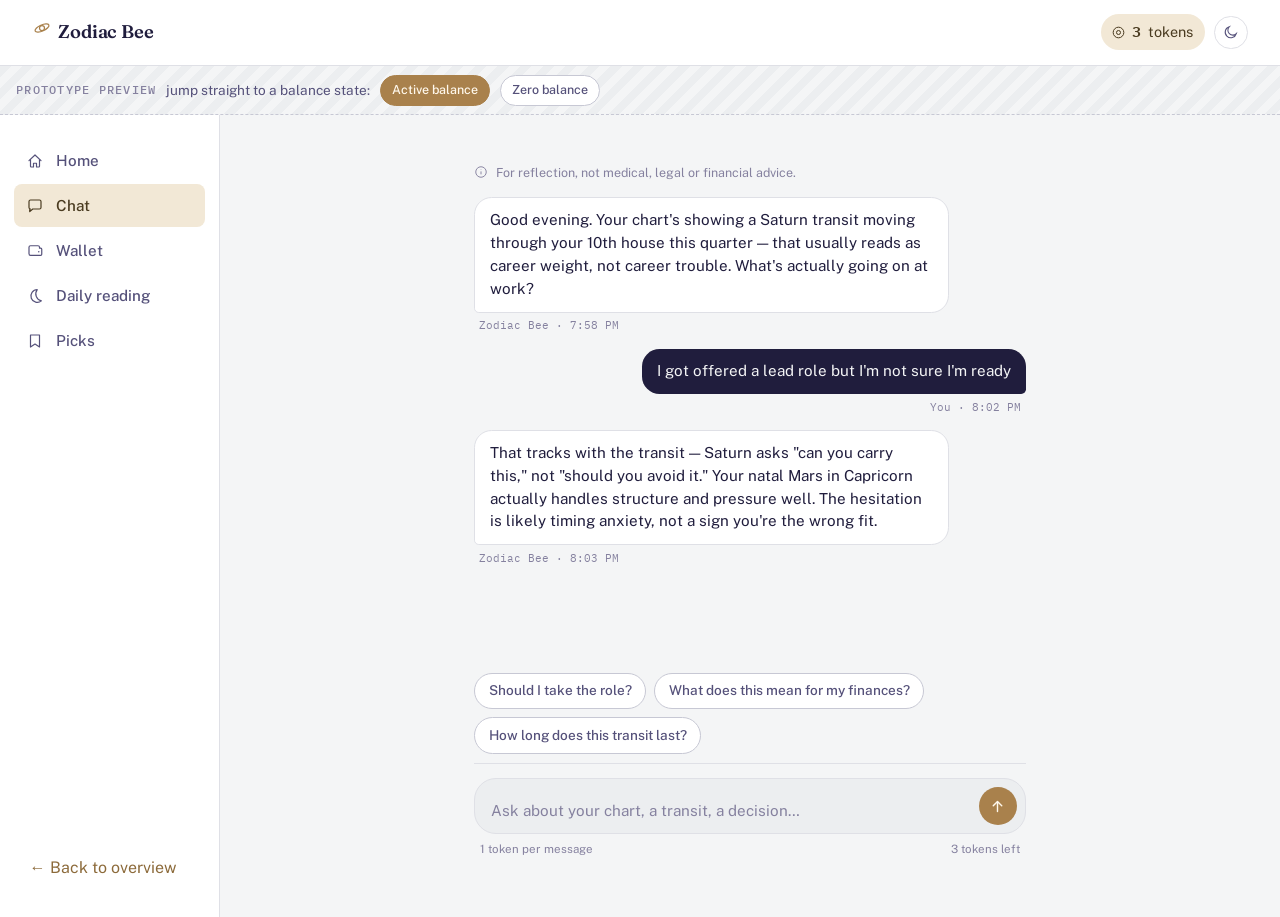
==== commit 72e5bc75: "Rebrand to Zodiac Bee; add home/landing screen - Sweep 'Ephemeris' -> 'Zodiac Bee' across all screen" ====
--- a/screens/chat.html
+++ b/screens/chat.html
@@ -3,7 +3,7 @@
 <head>
 <meta charset="utf-8" />
 <meta name="viewport" content="width=device-width, initial-scale=1" />
-<title>Chat · Ephemeris</title>
+<title>Chat · Zodiac Bee</title>
 <link rel="preconnect" href="https://fonts.googleapis.com" />
 <link rel="stylesheet" href="https://fonts.googleapis.com/css2?family=Fraunces:opsz,wght@9..144,400;9..144,500;9..144,600;9..144,700&family=Public+Sans:wght@400;500;600;700&family=IBM+Plex+Mono:wght@400;500;600&display=swap" />
 <link rel="stylesheet" href="../styles/app.css" />
@@ -23,9 +23,9 @@
 <div class="app-shell">
 
   <header class="topbar">
-    <a class="wordmark" href="../index.html">
+    <a class="wordmark" href="home.html">
       <svg viewBox="0 0 24 24" width="20" height="20" fill="none" stroke="currentColor" stroke-width="1.5" class="glyph"><circle cx="12" cy="12" r="3"/><ellipse cx="12" cy="12" rx="9" ry="3.6" transform="rotate(-24 12 12)"/></svg>
-      Ephemeris
+      Zodiac Bee
     </a>
     <div class="topbar-right">
       <a class="balance-chip" id="balanceChip" href="wallet.html">
@@ -47,6 +47,10 @@
 
   <div class="app-body">
     <nav class="nav-rail" aria-label="Primary">
+      <a class="nav-item" href="home.html">
+        <svg viewBox="0 0 24 24" fill="none" stroke="currentColor" stroke-width="1.6" stroke-linecap="round" stroke-linejoin="round"><path d="M4 11.5 12 4l8 7.5"/><path d="M6 10v9a1 1 0 0 0 1 1h3v-5h4v5h3a1 1 0 0 0 1-1v-9"/></svg>
+        Home
+      </a>
       <a class="nav-item" aria-current="page" href="chat.html">
         <svg viewBox="0 0 24 24" fill="none" stroke="currentColor" stroke-width="1.6" stroke-linecap="round" stroke-linejoin="round"><path d="M4 6a2 2 0 0 1 2-2h12a2 2 0 0 1 2 2v8a2 2 0 0 1-2 2H9l-4 3.5V16H6a2 2 0 0 1-2-2z"/></svg>
         Chat
@@ -75,7 +79,7 @@
       <div class="thread" id="thread">
         <div class="msg msg-ai">
           <div class="bubble">Good evening. Your chart's showing a Saturn transit moving through your 10th house this quarter — that usually reads as career weight, not career trouble. What's actually going on at work?</div>
-          <div class="msg-meta">Ephemeris · 7:58 PM</div>
+          <div class="msg-meta">Zodiac Bee · 7:58 PM</div>
         </div>
         <div class="msg msg-user">
           <div class="bubble">I got offered a lead role but I'm not sure I'm ready</div>
@@ -83,7 +87,7 @@
         </div>
         <div class="msg msg-ai">
           <div class="bubble">That tracks with the transit — Saturn asks "can you carry this," not "should you avoid it." Your natal Mars in Capricorn actually handles structure and pressure well. The hesitation is likely timing anxiety, not a sign you're the wrong fit.</div>
-          <div class="msg-meta">Ephemeris · 8:03 PM</div>
+          <div class="msg-meta">Zodiac Bee · 8:03 PM</div>
         </div>
       </div>
 
@@ -120,6 +124,10 @@
   </div>
 
   <nav class="tabbar" aria-label="Primary">
+    <a class="tab-item" href="home.html">
+      <svg viewBox="0 0 24 24" fill="none" stroke="currentColor" stroke-width="1.6" stroke-linecap="round" stroke-linejoin="round"><path d="M4 11.5 12 4l8 7.5"/><path d="M6 10v9a1 1 0 0 0 1 1h3v-5h4v5h3a1 1 0 0 0 1-1v-9"/></svg>
+      Home
+    </a>
     <a class="tab-item" aria-current="page" href="chat.html">
       <svg viewBox="0 0 24 24" fill="none" stroke="currentColor" stroke-width="1.6" stroke-linecap="round" stroke-linejoin="round"><path d="M4 6a2 2 0 0 1 2-2h12a2 2 0 0 1 2 2v8a2 2 0 0 1-2 2H9l-4 3.5V16H6a2 2 0 0 1-2-2z"/></svg>
       Chat
--- a/styles/app.css
+++ b/styles/app.css
@@ -1,5 +1,5 @@
 /* ============================================================
-   Ephemeris — shared design tokens & components
+   Zodiac Bee — shared design tokens & components
    Indigo ink / paper-white & near-black grounds / muted brass accent
    Fraunces (display) · Public Sans (body/UI) · IBM Plex Mono (data)
    ============================================================ */
@@ -1016,6 +1016,51 @@
 @keyframes spin { to { transform: rotate(360deg); } }
 
 /* ============================================================
+   Screen: Home
+   ============================================================ */
+.home-hero { padding: 0.2rem 0 0.4rem; }
+.tile-grid {
+  display: grid;
+  grid-template-columns: 1fr;
+  gap: 1rem;
+}
+@media (min-width: 620px) { .tile-grid { grid-template-columns: repeat(2, 1fr); } }
+@media (min-width: 1080px) { .tile-grid { grid-template-columns: repeat(3, 1fr); } }
+.tile-card {
+  display: flex;
+  align-items: flex-start;
+  gap: 1rem;
+  padding: 1.3rem;
+  border-radius: var(--radius-lg);
+  border: 1px solid var(--line);
+  background: var(--paper-raised);
+  text-align: left;
+  transition: transform 0.15s ease, box-shadow 0.15s ease, border-color 0.15s ease;
+}
+.tile-card:hover { transform: translateY(-2px); box-shadow: var(--shadow-md); border-color: var(--line-strong); }
+.tile-icon {
+  width: 2.75rem; height: 2.75rem;
+  border-radius: var(--radius-md);
+  background: var(--brass-tint);
+  color: var(--brass-strong);
+  display: grid; place-items: center;
+  flex-shrink: 0;
+}
+.tile-icon svg { width: 22px; height: 22px; }
+.tile-text { flex: 1; min-width: 0; display: flex; flex-direction: column; gap: 0.3rem; }
+.tile-text-head { display: flex; align-items: center; gap: 0.5rem; flex-wrap: wrap; }
+.tile-text strong { font-family: var(--font-display); font-size: 1.05rem; font-weight: 600; }
+.tile-text span { font-size: 0.85rem; color: var(--ink-soft); }
+.tile-arrow { color: var(--ink-faint); flex-shrink: 0; margin-top: 0.35rem; transition: transform 0.15s ease; }
+.tile-card:hover .tile-arrow { transform: translate(2px, -2px); color: var(--ink); }
+
+.tile-card.is-disabled { cursor: not-allowed; opacity: 0.6; }
+.tile-card.is-disabled:hover { transform: none; box-shadow: none; border-color: var(--line); }
+.tile-card.is-disabled .tile-icon { background: var(--paper-sunken); color: var(--ink-faint); }
+
+.badge-muted { background: var(--paper-sunken); color: var(--ink-faint); }
+
+/* ============================================================
    Launcher (index.html)
    ============================================================ */
 .launcher-hero {
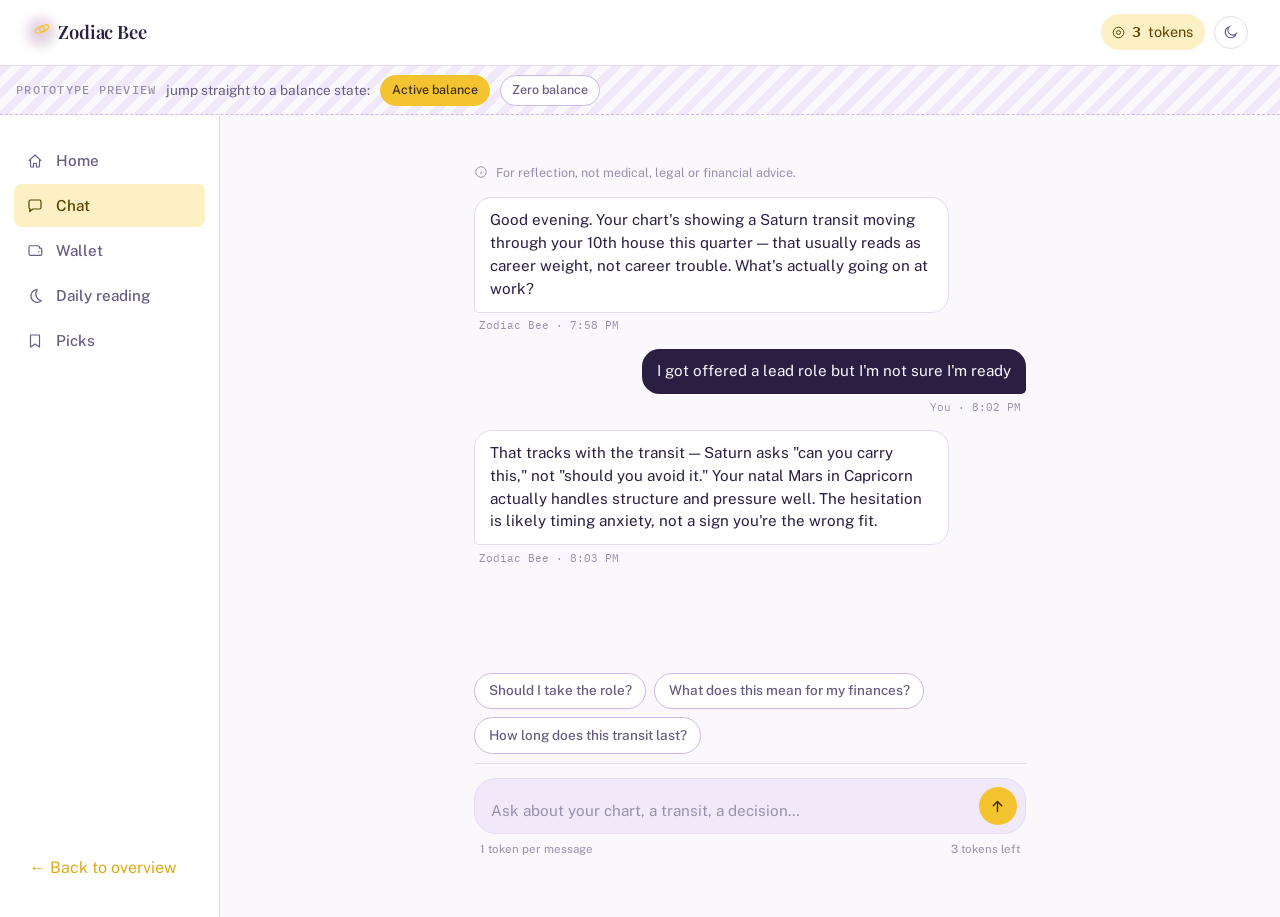
==== commit 332c5689: "Apply ZodiacBee Design System palette (soft lavender / bumblebee gold) - Update color tokens to matc" ====
--- a/screens/chat.html
+++ b/screens/chat.html
@@ -5,7 +5,7 @@
 <meta name="viewport" content="width=device-width, initial-scale=1" />
 <title>Chat · Zodiac Bee</title>
 <link rel="preconnect" href="https://fonts.googleapis.com" />
-<link rel="stylesheet" href="https://fonts.googleapis.com/css2?family=Fraunces:opsz,wght@9..144,400;9..144,500;9..144,600;9..144,700&family=Public+Sans:wght@400;500;600;700&family=IBM+Plex+Mono:wght@400;500;600&display=swap" />
+<link rel="stylesheet" href="https://fonts.googleapis.com/css2?family=Playfair+Display:ital,wght@0,400;0,500;0,600;0,700;1,500&family=Public+Sans:wght@400;500;600;700&family=IBM+Plex+Mono:wght@400;500;600&display=swap" />
 <link rel="stylesheet" href="../styles/app.css" />
 <style>
   /* Page-local fix, not a shared app.css edit: .chat-scope sizes itself to
--- a/styles/app.css
+++ b/styles/app.css
@@ -1,68 +1,104 @@
 /* ============================================================
    Zodiac Bee — shared design tokens & components
-   Indigo ink / paper-white & near-black grounds / muted brass accent
-   Fraunces (display) · Public Sans (body/UI) · IBM Plex Mono (data)
+   Lavender-plum ink / soft-lavender & deep-plum grounds / bumblebee-gold accent
+   Playfair Display (display) · Public Sans (body/UI) · IBM Plex Mono (data)
+
+   Palette follows the ZodiacBee Design System sheet (soft lavender #E0D6F3,
+   light purple #C3B1E1, bumblebee gold #F4C430). Two calls made against it:
+   1. Body/UI copy stays in Public Sans, not Playfair Display — the sheet's
+      own spec table renders every row in its display serif for demonstration,
+      but set at 14–16px in a chat thread or ledger it loses legibility.
+      Playfair Display carries headings, lead copy and numerals instead.
+   2. Solid-gold surfaces (buttons, badges, the send button) get dark ink
+      text/icons, not white — #F4C430 is far lighter than the old brass, and
+      white-on-gold fails contrast. --on-brass exists for exactly this.
    ============================================================ */
 
 :root {
   /* ---- light theme (default) ---- */
-  --ink: #201d3d;
-  --ink-soft: #55517a;
-  --ink-faint: #85819f;
-  --paper: #f4f5f6;
+  --ink: #2a1e42;
+  --ink-soft: #675c82;
+  --ink-faint: #9891ac;
+  --paper: #faf7fd;
   --paper-raised: #ffffff;
-  --paper-sunken: #eceef0;
-  --line: #dfe0e6;
-  --line-strong: #c7c8d4;
-
-  --brass: #a9814c;
-  --brass-strong: #8c6a3a;
-  --brass-tint: #f2e8d6;
-  --brass-ink: #4a3b20;
+  --paper-sunken: #f1e9fa;
+  --line: #e6daf5;
+  --line-strong: #cdb8e8;
+
+  --brass: #f4c430;
+  --brass-strong: #dda916;
+  --brass-tint: #fcf0c4;
+  --brass-ink: #5c4300;
+  --on-brass: #3d2a14;
+
+  /* Soft-lavender / light-purple surface family — the sheet's other two
+     swatches. Used for icon-button fills, secondary-button accents and
+     tinted cards; never for large text-on-color (see --accent-violet below
+     for that role). */
+  --lavender: #e0d6f3;
+  --violet-wash: #c3b1e1;
+
+  /* Cosmic accent trio — reserved for a handful of signature "alive"
+     moments (wordmark, chart reveal, hero cards) plus the secondary-button
+     ink, not general UI color. See the "Cosmic accents" section below for
+     where these get used. */
+  --accent-violet: #7c5cae;
+  --accent-magenta: #b84f8f;
+  --accent-teal: #1f8f81;
+  --gradient-cosmic: linear-gradient(135deg, var(--accent-violet) 0%, var(--accent-magenta) 55%, var(--accent-teal) 100%);
 
   --positive: #3f7c63;
   --positive-tint: #e2efe9;
   --warning: #b23b49;
   --warning-tint: #f7e4e6;
 
-  --focus-ring: #6a5acd;
-
-  --shadow-sm: 0 1px 2px rgba(32, 29, 61, 0.06), 0 1px 1px rgba(32, 29, 61, 0.04);
-  --shadow-md: 0 8px 24px rgba(32, 29, 61, 0.10), 0 2px 6px rgba(32, 29, 61, 0.06);
-  --shadow-lg: 0 24px 64px rgba(32, 29, 61, 0.18), 0 6px 16px rgba(32, 29, 61, 0.10);
+  --focus-ring: #7c5cae;
+
+  --shadow-sm: 0 1px 2px rgba(42, 30, 66, 0.06), 0 1px 1px rgba(42, 30, 66, 0.04);
+  --shadow-md: 0 8px 24px rgba(42, 30, 66, 0.10), 0 2px 6px rgba(42, 30, 66, 0.06);
+  --shadow-lg: 0 24px 64px rgba(42, 30, 66, 0.18), 0 6px 16px rgba(42, 30, 66, 0.10);
 
   --radius-sm: 8px;
   --radius-md: 14px;
   --radius-lg: 22px;
   --radius-pill: 999px;
 
-  --font-display: "Fraunces", "Iowan Old Style", ui-serif, Georgia, serif;
+  --font-display: "Playfair Display", "Iowan Old Style", ui-serif, Georgia, serif;
   --font-body: "Public Sans", -apple-system, BlinkMacSystemFont, "Segoe UI", sans-serif;
   --font-mono: "IBM Plex Mono", ui-monospace, "SF Mono", Menlo, monospace;
 }
 
 @media (prefers-color-scheme: dark) {
   :root:not([data-theme="light"]) {
-    --ink: #ecebf5;
-    --ink-soft: #b3aed4;
-    --ink-faint: #7d78a3;
-    --paper: #131226;
-    --paper-raised: #1c1a37;
-    --paper-sunken: #0d0c1c;
-    --line: #322f56;
-    --line-strong: #423e6e;
-
-    --brass: #ceac76;
-    --brass-strong: #e2c290;
-    --brass-tint: #33291a;
-    --brass-ink: #f2e2c4;
+    --ink: #f1eafb;
+    --ink-soft: #c7b8e0;
+    --ink-faint: #9483b3;
+    --paper: #1a1330;
+    --paper-raised: #241a3d;
+    --paper-sunken: #120c22;
+    --line: #3b2e5c;
+    --line-strong: #4e3d75;
+
+    --brass: #f7ce4e;
+    --brass-strong: #ffdd6b;
+    --brass-tint: #3a2f12;
+    --brass-ink: #f4dfa0;
+    --on-brass: #2a1b0d;
+
+    --lavender: #2e2350;
+    --violet-wash: #3d2e5e;
+
+    --accent-violet: #ab8ee0;
+    --accent-magenta: #ef7ec0;
+    --accent-teal: #55e0cb;
+    --gradient-cosmic: linear-gradient(135deg, var(--accent-violet) 0%, var(--accent-magenta) 55%, var(--accent-teal) 100%);
 
     --positive: #7cc4a4;
     --positive-tint: #17332a;
     --warning: #e58a92;
     --warning-tint: #3a1c22;
 
-    --focus-ring: #a99bf0;
+    --focus-ring: #ab8ee0;
 
     --shadow-sm: 0 1px 2px rgba(0, 0, 0, 0.35);
     --shadow-md: 0 8px 24px rgba(0, 0, 0, 0.45);
@@ -71,26 +107,35 @@
 }
 
 :root[data-theme="dark"] {
-  --ink: #ecebf5;
-  --ink-soft: #b3aed4;
-  --ink-faint: #7d78a3;
-  --paper: #131226;
-  --paper-raised: #1c1a37;
-  --paper-sunken: #0d0c1c;
-  --line: #322f56;
-  --line-strong: #423e6e;
-
-  --brass: #ceac76;
-  --brass-strong: #e2c290;
-  --brass-tint: #33291a;
-  --brass-ink: #f2e2c4;
+  --ink: #f1eafb;
+  --ink-soft: #c7b8e0;
+  --ink-faint: #9483b3;
+  --paper: #1a1330;
+  --paper-raised: #241a3d;
+  --paper-sunken: #120c22;
+  --line: #3b2e5c;
+  --line-strong: #4e3d75;
+
+  --brass: #f7ce4e;
+  --brass-strong: #ffdd6b;
+  --brass-tint: #3a2f12;
+  --brass-ink: #f4dfa0;
+  --on-brass: #2a1b0d;
+
+  --lavender: #2e2350;
+  --violet-wash: #3d2e5e;
+
+  --accent-violet: #ab8ee0;
+  --accent-magenta: #ef7ec0;
+  --accent-teal: #55e0cb;
+  --gradient-cosmic: linear-gradient(135deg, var(--accent-violet) 0%, var(--accent-magenta) 55%, var(--accent-teal) 100%);
 
   --positive: #7cc4a4;
   --positive-tint: #17332a;
   --warning: #e58a92;
   --warning-tint: #3a1c22;
 
-  --focus-ring: #a99bf0;
+  --focus-ring: #ab8ee0;
 
   --shadow-sm: 0 1px 2px rgba(0, 0, 0, 0.35);
   --shadow-md: 0 8px 24px rgba(0, 0, 0, 0.45);
@@ -229,6 +274,7 @@
   .topbar { padding: 0.9rem 2rem; }
 }
 .wordmark {
+  position: relative;
   display: flex;
   align-items: baseline;
   gap: 0.4rem;
@@ -238,6 +284,27 @@
   letter-spacing: -0.01em;
 }
 .wordmark .glyph { color: var(--brass); font-size: 1.05em; }
+/* Cosmic accents — the one motion moment that appears on every screen:
+   a slow, faint gradient pulse behind the wordmark glyph. Sits behind the
+   icon (negative z-index) so it never competes with the mark itself. */
+.wordmark::before {
+  content: "";
+  position: absolute;
+  left: -5px; top: 50%;
+  width: 28px; height: 28px;
+  transform: translateY(-50%);
+  border-radius: 50%;
+  background: var(--gradient-cosmic);
+  filter: blur(6px);
+  opacity: 0.28;
+  z-index: -1;
+  pointer-events: none;
+  animation: wordmark-pulse 4.5s ease-in-out infinite;
+}
+@keyframes wordmark-pulse {
+  0%, 100% { opacity: 0.16; transform: translateY(-50%) scale(0.88); }
+  50% { opacity: 0.4; transform: translateY(-50%) scale(1.12); }
+}
 .topbar-right { display: flex; align-items: center; gap: 0.6rem; }
 
 .theme-toggle {
@@ -349,7 +416,7 @@
 .btn:active { transform: translateY(1px); }
 .btn-primary {
   background: var(--brass);
-  color: #fff8ec;
+  color: var(--on-brass);
 }
 .btn-primary:hover { background: var(--brass-strong); }
 .btn-ghost {
@@ -415,7 +482,7 @@
 .chip[aria-pressed="true"] {
   background: var(--brass);
   border-color: var(--brass);
-  color: #fff8ec;
+  color: var(--on-brass);
 }
 .chip svg { width: 14px; height: 14px; }
 
@@ -677,7 +744,7 @@
   width: 2.4rem; height: 2.4rem;
   border-radius: 50%;
   background: var(--brass);
-  color: #fff8ec;
+  color: var(--on-brass);
   display: grid; place-items: center;
   flex-shrink: 0;
   transition: background 0.15s ease, opacity 0.15s ease;
@@ -704,8 +771,14 @@
    Screen: Wallet
    ============================================================ */
 .balance-hero {
-  background: linear-gradient(155deg, var(--ink) 0%, #322d5c 100%);
-  color: var(--paper);
+  background: linear-gradient(155deg, var(--ink) 0%, #3b2f66 55%, #4a2f57 100%);
+  /* Fixed light value, not var(--paper) — this card's ground stays dark in
+     both themes (see the dark-theme background override just below), but
+     --paper itself flips to near-black in dark theme. Using the token here
+     was a pre-existing bug: it made the balance figure nearly invisible in
+     dark mode. #f4f5f6 matches --paper's light-theme value exactly, so this
+     is a no-op in light theme and a fix in dark theme. */
+  color: #f4f5f6;
   border-radius: var(--radius-lg);
   padding: 1.6rem 1.5rem;
   display: flex;
@@ -714,9 +787,9 @@
   position: relative;
   overflow: hidden;
 }
-:root[data-theme="dark"] .balance-hero { background: linear-gradient(155deg, #1c1a37 0%, #2c274f 100%); }
+:root[data-theme="dark"] .balance-hero { background: linear-gradient(155deg, #1c1a37 0%, #33285a 55%, #3d2a4c 100%); }
 @media (prefers-color-scheme: dark) {
-  :root:not([data-theme="light"]) .balance-hero { background: linear-gradient(155deg, #1c1a37 0%, #2c274f 100%); }
+  :root:not([data-theme="light"]) .balance-hero { background: linear-gradient(155deg, #1c1a37 0%, #33285a 55%, #3d2a4c 100%); }
 }
 .balance-hero::after {
   content: "";
@@ -758,7 +831,7 @@
 .pack-card-best {
   position: absolute; top: -0.55rem; right: 0.9rem;
   font-family: var(--font-mono); font-size: 0.62rem; letter-spacing: 0.05em;
-  background: var(--brass); color: #fff8ec;
+  background: var(--brass); color: var(--on-brass);
   padding: 0.15rem 0.5rem; border-radius: var(--radius-pill);
   text-transform: uppercase;
 }
@@ -833,7 +906,7 @@
   display: grid; place-items: center; margin-left: auto;
 }
 .channel-card[aria-checked="true"] .check-box { background: var(--brass); border-color: var(--brass); }
-.check-box svg { width: 11px; height: 11px; color: #fff8ec; opacity: 0; }
+.check-box svg { width: 11px; height: 11px; color: var(--on-brass); opacity: 0; }
 .channel-card[aria-checked="true"] .check-box svg { opacity: 1; }
 .channel-card-text { flex: 1; }
 .channel-card-text strong { display: block; font-size: 0.9rem; }
@@ -934,7 +1007,10 @@
   min-height: 100vh;
   display: flex;
   flex-direction: column;
-  background: radial-gradient(120% 90% at 85% -10%, var(--brass-tint) 0%, transparent 55%), var(--paper);
+  background:
+    radial-gradient(120% 90% at 85% -10%, var(--brass-tint) 0%, transparent 55%),
+    radial-gradient(90% 70% at 6% 100%, color-mix(in srgb, var(--accent-violet) 16%, transparent) 0%, transparent 60%),
+    var(--paper);
 }
 .onboard-topbar {
   display: flex; align-items: center; justify-content: space-between;
@@ -965,6 +1041,23 @@
   z-index: -1;
   opacity: 0.4;
   color: var(--brass);
+  animation: constellation-drift 16s ease-in-out infinite;
+}
+/* Gentle drifting stars — the constellation dots twinkle on a stagger so
+   the whole graphic reads as "alive" without any single point drawing
+   attention. Kept to the one screen that already has this motif. */
+.constellation circle { animation: star-twinkle 3.6s ease-in-out infinite; }
+.constellation circle:nth-of-type(2) { animation-delay: 0.5s; }
+.constellation circle:nth-of-type(3) { animation-delay: 1s; }
+.constellation circle:nth-of-type(4) { animation-delay: 1.5s; }
+.constellation circle:nth-of-type(5) { animation-delay: 2s; }
+@keyframes constellation-drift {
+  0%, 100% { transform: translate(0, 0); }
+  50% { transform: translate(6px, -4px); }
+}
+@keyframes star-twinkle {
+  0%, 100% { opacity: 0.45; }
+  50% { opacity: 1; }
 }
 .progress-steps { display: flex; align-items: center; gap: 0.4rem; }
 .progress-dot {
@@ -996,16 +1089,36 @@
   text-align: center; padding: 1rem 0;
 }
 .sun-glyph {
+  position: relative;
   width: 5rem; height: 5rem;
   border-radius: 50%;
   background: linear-gradient(155deg, var(--brass) 0%, var(--brass-strong) 100%);
   display: grid; place-items: center;
-  color: #fff8ec;
+  color: var(--on-brass);
   box-shadow: 0 0 0 6px var(--brass-tint);
-  animation: reveal-pop 0.5s cubic-bezier(.22,1.4,.36,1) both;
+  animation: reveal-pop 0.5s cubic-bezier(.22,1.4,.36,1) both,
+             sun-glow 3.2s ease-in-out 0.5s infinite;
 }
 .sun-glyph svg { width: 2.4rem; height: 2.4rem; }
+/* Faint orbit ring — the chart-reveal moment is the emotional payoff of
+   onboarding, so it gets the one "orbit" treatment in the whole prototype.
+   Sized outside the glyph's own halo so it never overlaps the icon. */
+.sun-glyph::after {
+  content: "";
+  position: absolute;
+  inset: -14px;
+  border-radius: 50%;
+  border: 1.5px solid transparent;
+  border-top-color: color-mix(in srgb, var(--accent-teal) 55%, transparent);
+  border-right-color: color-mix(in srgb, var(--accent-violet) 40%, transparent);
+  animation: orbit-spin 9s linear infinite;
+}
 @keyframes reveal-pop { from { transform: scale(0.4); opacity: 0; } to { transform: scale(1); opacity: 1; } }
+@keyframes sun-glow {
+  0%, 100% { box-shadow: 0 0 0 6px var(--brass-tint); }
+  50% { box-shadow: 0 0 0 6px var(--brass-tint), 0 0 28px 6px color-mix(in srgb, var(--accent-violet) 40%, transparent); }
+}
+@keyframes orbit-spin { to { transform: rotate(360deg); } }
 .loading-row { display: flex; flex-direction: column; align-items: center; gap: 1rem; padding: 2rem 0; text-align: center; }
 .spinner {
   width: 2.4rem; height: 2.4rem; border-radius: 50%;
@@ -1018,7 +1131,23 @@
 /* ============================================================
    Screen: Home
    ============================================================ */
-.home-hero { padding: 0.2rem 0 0.4rem; }
+.home-hero {
+  padding: 0.2rem 0 0.4rem;
+  position: relative;
+}
+/* Ambient cosmic wash behind the entry-point headline — static (no motion
+   budget spent here; the wordmark pulse already carries this screen). */
+.home-hero::before {
+  content: "";
+  position: absolute;
+  inset: -1rem -1.5rem auto -1.5rem;
+  height: 11rem;
+  z-index: -1;
+  background:
+    radial-gradient(75% 100% at 12% 0%, color-mix(in srgb, var(--accent-violet) 14%, transparent) 0%, transparent 60%),
+    radial-gradient(65% 100% at 92% 15%, color-mix(in srgb, var(--brass) 16%, transparent) 0%, transparent 55%);
+  pointer-events: none;
+}
 .tile-grid {
   display: grid;
   grid-template-columns: 1fr;
@@ -1047,6 +1176,12 @@
   flex-shrink: 0;
 }
 .tile-icon svg { width: 22px; height: 22px; }
+/* Each module gets a distinct accent from the cosmic trio — the one place
+   in the app where all three show up together, since this is the entry
+   point to the whole product. Tinted icon chips only; cards stay plain. */
+.tile-card:nth-child(2) .tile-icon { background: color-mix(in srgb, var(--accent-violet) 18%, var(--paper-sunken)); color: var(--accent-violet); }
+.tile-card:nth-child(3) .tile-icon { background: color-mix(in srgb, var(--accent-teal) 18%, var(--paper-sunken)); color: var(--accent-teal); }
+.tile-card:nth-child(4) .tile-icon { background: color-mix(in srgb, var(--accent-magenta) 18%, var(--paper-sunken)); color: var(--accent-magenta); }
 .tile-text { flex: 1; min-width: 0; display: flex; flex-direction: column; gap: 0.3rem; }
 .tile-text-head { display: flex; align-items: center; gap: 0.5rem; flex-wrap: wrap; }
 .tile-text strong { font-family: var(--font-display); font-size: 1.05rem; font-weight: 600; }
